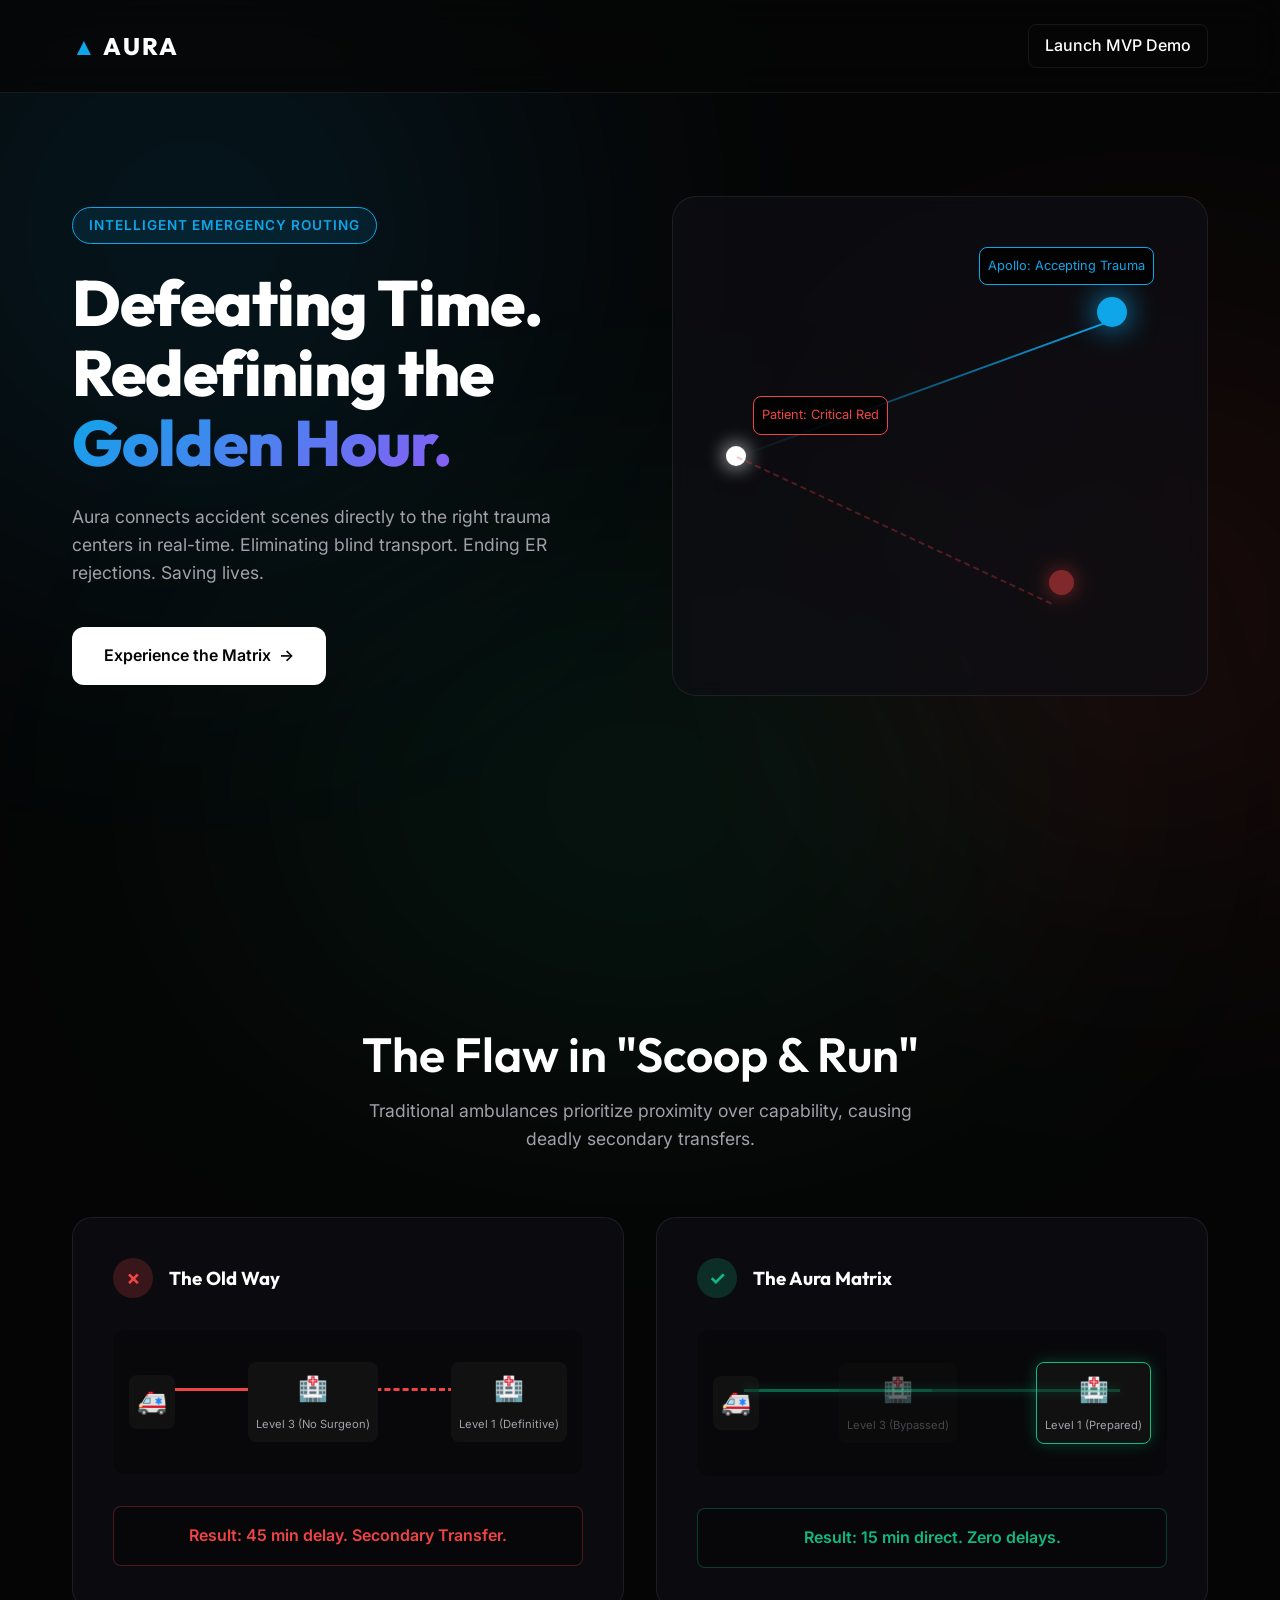
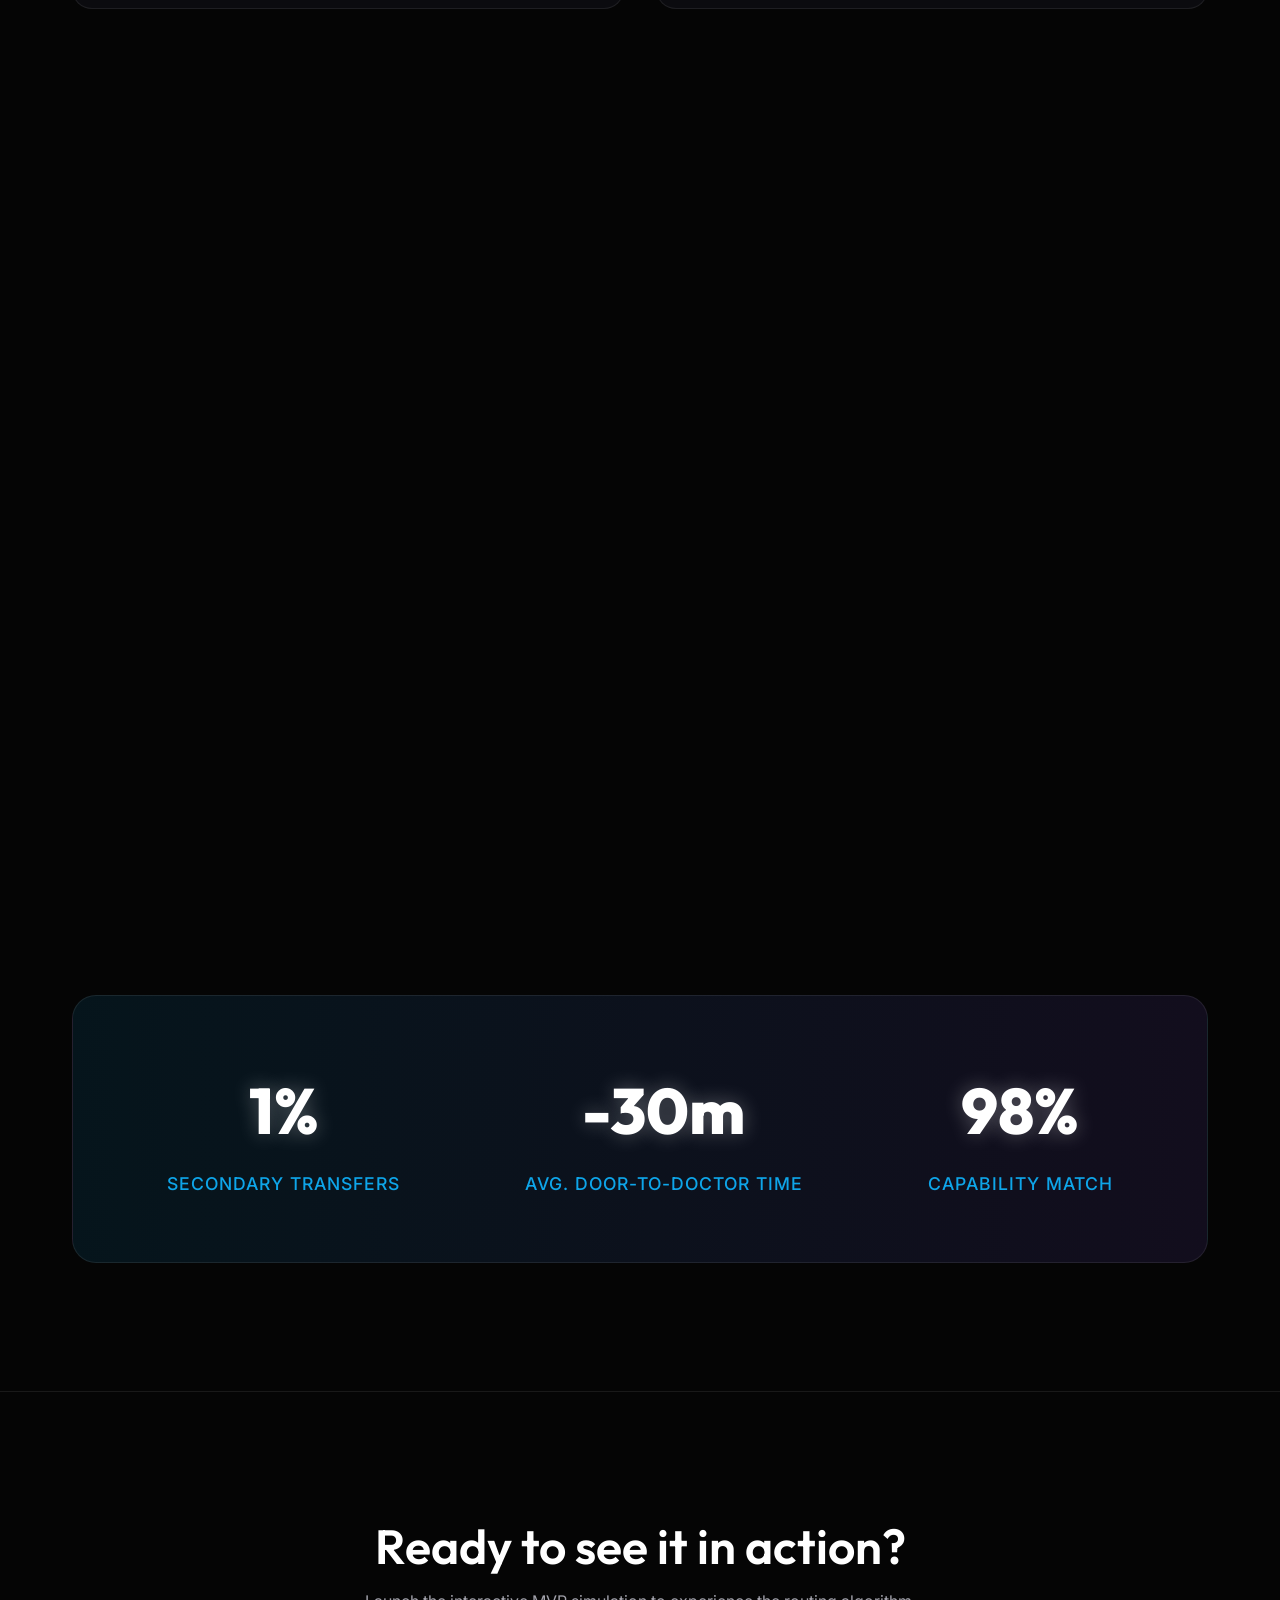
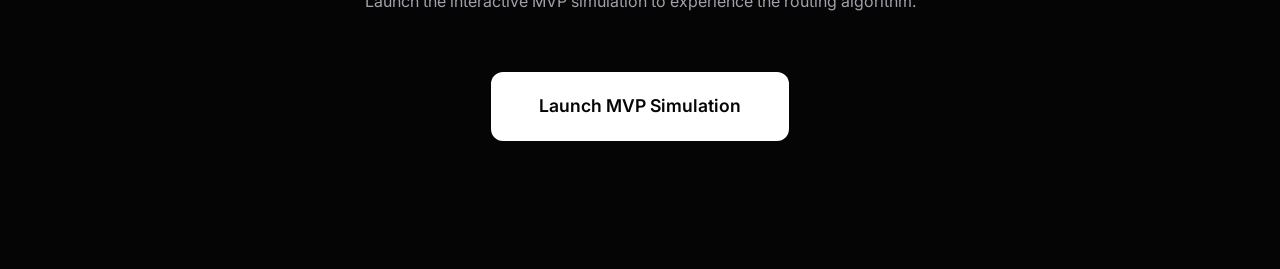
==== landing.html @ a3e1bc97 "Add files via upload" ====
<!DOCTYPE html>
<html lang="en">
<head>
    <meta charset="UTF-8">
    <meta name="viewport" content="width=device-width, initial-scale=1.0">
    <title>Aura | Redefining the Golden Hour</title>
    <link href="https://fonts.googleapis.com/css2?family=Outfit:wght@300;400;600;800&family=Inter:wght@400;500&display=swap" rel="stylesheet">
    <link rel="stylesheet" href="landing-style.css">
</head>
<body>
    <!-- Background Effects -->
    <div class="bg-orb orb-1"></div>
    <div class="bg-orb orb-2"></div>
    <div class="bg-orb orb-3"></div>

    <!-- Navigation -->
    <nav>
        <div class="nav-container">
            <div class="logo">
                <span class="logo-icon">▲</span> AURA
            </div>
            <a href="index.html" class="nav-cta">Launch MVP Demo</a>
        </div>
    </nav>

    <!-- Hero Section -->
    <section class="hero section-padding">
        <div class="container hero-container">
            <div class="hero-content reveal">
                <div class="badge">Intelligent Emergency Routing</div>
                <h1>Defeating Time.<br>Redefining the <span class="highlight-text">Golden Hour.</span></h1>
                <p>Aura connects accident scenes directly to the right trauma centers in real-time. Eliminating blind transport. Ending ER rejections. Saving lives.</p>
                <div class="hero-actions">
                    <a href="index.html" class="btn btn-primary">
                        Experience the Matrix <span class="arrow">→</span>
                    </a>
                </div>
            </div>
            
            <!-- Highly visual, abstract network graphic -->
            <div class="hero-visual reveal delay-1">
                <div class="abstract-network">
                    <div class="node origin pulsing"></div>
                    <div class="path active-path"></div>
                    <div class="node dest-right glowing"></div>
                    
                    <div class="path broken-path"></div>
                    <div class="node dest-wrong rejected"></div>
                    
                    <div class="floating-data-1">Patient: Critical Red</div>
                    <div class="floating-data-2">Apollo: Accepting Trauma</div>
                </div>
            </div>
        </div>
    </section>

    <!-- Problem vs Solution (Visual Contrast) -->
    <section class="contrast section-padding">
        <div class="container">
            <div class="section-header reveal">
                <h2>The Flaw in "Scoop & Run"</h2>
                <p>Traditional ambulances prioritize proximity over capability, causing deadly secondary transfers.</p>
            </div>
            
            <div class="comparison-grid">
                <!-- The Old Way -->
                <div class="compare-card old-way reveal">
                    <div class="card-header">
                        <span class="status-icon red">✗</span>
                        <h3>The Old Way</h3>
                    </div>
                    <div class="visual-diagram">
                        <div class="d-node ambul">🚑</div>
                        <div class="d-line red-line"></div>
                        <div class="d-node hosp">🏥<br><span>Level 3 (No Surgeon)</span></div>
                        <div class="d-line red-line dashed"></div>
                        <div class="d-node hosp">🏥<br><span>Level 1 (Definitive)</span></div>
                    </div>
                    <div class="outcome red-text">Result: 45 min delay. Secondary Transfer.</div>
                </div>

                <!-- The Aura Way -->
                <div class="compare-card aura-way reveal delay-1">
                    <div class="card-header">
                        <span class="status-icon green">✓</span>
                        <h3>The Aura Matrix</h3>
                    </div>
                    <div class="visual-diagram">
                        <div class="d-node ambul">🚑</div>
                        <div class="d-line green-line"></div>
                        <div class="d-node hosp bypassed" style="opacity:0.4">🏥<br><span>Level 3 (Bypassed)</span></div>
                        <div class="d-line green-line direct"></div>
                        <div class="d-node hosp glowing">🏥<br><span>Level 1 (Prepared)</span></div>
                    </div>
                    <div class="outcome green-text">Result: 15 min direct. Zero delays.</div>
                </div>
            </div>
        </div>
    </section>

    <!-- How It Works (3 Steps) -->
    <section class="process section-padding">
        <div class="container">
            <div class="section-header reveal">
                <h2>How It Works</h2>
                <p>Three steps to definitive care.</p>
            </div>
            
            <div class="steps-grid">
                <!-- Step 1 -->
                <div class="step-card reveal">
                    <div class="step-num">01</div>
                    <div class="step-icon">📱</div>
                    <h3>Field Triage</h3>
                    <p>Paramedics input a 3-button severity score at the scene. No complex forms.</p>
                </div>
                
                <!-- Step 2 -->
                <div class="step-card reveal delay-1">
                    <div class="step-num">02</div>
                    <div class="step-icon">🧠</div>
                    <h3>Algorithmic Routing</h3>
                    <p>Aura calculates live traffic + hospital trauma tier + real-time bed availability to find the true optimal destination.</p>
                </div>
                
                <!-- Step 3 -->
                <div class="step-card reveal delay-2">
                    <div class="step-num">03</div>
                    <div class="step-icon">⚡</div>
                    <h3>Definitive Handover</h3>
                    <p>The receiving ER gets a live pre-alert, allowing surgeons to scrub in before the ambulance arrives.</p>
                </div>
            </div>
        </div>
    </section>

    <!-- Impact Metrics -->
    <section class="metrics section-padding">
        <div class="container">
            <div class="metrics-grid reveal">
                <div class="metric-item">
                    <div class="metric-value">0%</div>
                    <div class="metric-label">Secondary Transfers</div>
                </div>
                <div class="metric-item">
                    <div class="metric-value">-30m</div>
                    <div class="metric-label">Avg. Door-to-Doctor Time</div>
                </div>
                <div class="metric-item">
                    <div class="metric-value">100%</div>
                    <div class="metric-label">Capability Match</div>
                </div>
            </div>
        </div>
    </section>

    <!-- Footer CTA -->
    <footer class="section-padding">
        <div class="container footer-content reveal">
            <h2>Ready to see it in action?</h2>
            <p>Launch the interactive MVP simulation to experience the routing algorithm.</p>
            <br>
            <a href="index.html" class="btn btn-primary btn-large">Launch MVP Simulation</a>
        </div>
    </footer>

    <script src="landing.js"></script>
</body>
</html>
---- landing-style.css ----
:root {
    --bg-dark: #050505;
    --bg-panel: rgba(15, 15, 20, 0.7);
    --border-glass: rgba(255, 255, 255, 0.08);
    --text-primary: #ffffff;
    --text-secondary: #a1a1aa;
    
    --neon-blue: #0ea5e9;
    --neon-blue-glow: rgba(14, 165, 233, 0.3);
    --neon-green: #10b981;
    --neon-green-glow: rgba(16, 185, 129, 0.3);
    --neon-red: #ef4444;
    --neon-red-glow: rgba(239, 68, 68, 0.3);
    
    --font-heading: 'Outfit', sans-serif;
    --font-body: 'Inter', sans-serif;
}

* {
    margin: 0;
    padding: 0;
    box-sizing: border-box;
}

body {
    background-color: var(--bg-dark);
    color: var(--text-primary);
    font-family: var(--font-body);
    line-height: 1.6;
    overflow-x: hidden;
}

/* Background Orbs */
.bg-orb {
    position: absolute;
    border-radius: 50%;
    filter: blur(150px);
    z-index: -1;
    opacity: 0.4;
}
.orb-1 { top: -10%; left: -10%; width: 50vw; height: 50vw; background: var(--neon-blue-glow); }
.orb-2 { top: 40%; right: -10%; width: 40vw; height: 40vw; background: var(--neon-red-glow); }
.orb-3 { bottom: -10%; left: 20%; width: 60vw; height: 30vw; background: var(--neon-green-glow); }

.container {
    max-width: 1200px;
    margin: 0 auto;
    padding: 0 2rem;
}

.section-padding {
    padding: 8rem 0;
}

/* Navigation */
nav {
    position: fixed;
    top: 0; width: 100%;
    padding: 1.5rem 0;
    background: rgba(5, 5, 5, 0.8);
    backdrop-filter: blur(20px);
    -webkit-backdrop-filter: blur(20px);
    border-bottom: 1px solid var(--border-glass);
    z-index: 100;
}
.nav-container {
    max-width: 1200px; margin: 0 auto; padding: 0 2rem;
    display: flex; justify-content: space-between; align-items: center;
}
.logo {
    font-family: var(--font-heading); font-size: 1.5rem; font-weight: 800; letter-spacing: 2px;
}
.logo-icon { color: var(--neon-blue); }
.nav-cta {
    color: var(--text-primary); text-decoration: none; font-weight: 500;
    border: 1px solid var(--border-glass); padding: 0.5rem 1rem; border-radius: 8px;
    transition: all 0.3s;
}
.nav-cta:hover { background: rgba(255,255,255,0.1); }

/* Typography */
h1, h2, h3 { font-family: var(--font-heading); line-height: 1.1; }
h1 { font-size: clamp(3rem, 5vw, 5.5rem); font-weight: 800; margin-bottom: 1.5rem; letter-spacing: -1px; }
h2 { font-size: clamp(2rem, 4vw, 3rem); font-weight: 600; margin-bottom: 1rem; }
.highlight-text {
    background: linear-gradient(135deg, var(--neon-blue), #8b5cf6);
    -webkit-background-clip: text;
    -webkit-text-fill-color: transparent;
}
.badge {
    display: inline-block; padding: 0.4rem 1rem; border-radius: 20px;
    background: rgba(14, 165, 233, 0.1); border: 1px solid var(--neon-blue);
    color: var(--neon-blue); font-size: 0.85rem; font-weight: 600; text-transform: uppercase; letter-spacing: 1px;
    margin-bottom: 1.5rem;
}

/* Buttons */
.btn {
    display: inline-flex; align-items: center; gap: 0.5rem;
    padding: 1rem 2rem; border-radius: 12px; font-weight: 600;
    text-decoration: none; transition: all 0.3s; cursor: pointer;
}
.btn-primary {
    background: var(--text-primary); color: var(--bg-dark);
}
.btn-primary:hover {
    transform: translateY(-2px); box-shadow: 0 10px 20px rgba(255,255,255,0.2);
}
.btn-large { padding: 1.25rem 3rem; font-size: 1.1rem; }
.arrow { transition: transform 0.3s; }
.btn:hover .arrow { transform: translateX(5px); }

/* Hero Section */
.hero { min-height: 100vh; display: flex; align-items: center; padding-top: 120px; }
.hero-container {
    display: grid; grid-template-columns: 1fr 1fr; gap: 4rem; align-items: center;
}
.hero p { color: var(--text-secondary); font-size: 1.1rem; margin-bottom: 2.5rem; max-width: 500px; }

/* Abstract Hero Visual (CSS Art) */
.abstract-network {
    position: relative; width: 100%; height: 500px;
    background: var(--bg-panel); border: 1px solid var(--border-glass);
    border-radius: 24px; backdrop-filter: blur(10px);
    overflow: hidden;
}
.node { position: absolute; border-radius: 50%; }
.origin { top: 50%; left: 10%; width: 20px; height: 20px; background: white; box-shadow: 0 0 20px white; }
.dest-right { top: 20%; right: 15%; width: 30px; height: 30px; background: var(--neon-blue); box-shadow: 0 0 30px var(--neon-blue); }
.dest-wrong { bottom: 20%; right: 25%; width: 25px; height: 25px; background: var(--neon-red); box-shadow: 0 0 20px var(--neon-red); opacity: 0.5; }

.path { position: absolute; height: 2px; transform-origin: left center; }
.active-path {
    top: 52%; left: 12%; width: 75%; background: linear-gradient(90deg, transparent, var(--neon-blue));
    transform: rotate(-20deg); animation: pulse-path 2s infinite;
}
.broken-path {
    top: 52%; left: 12%; width: 65%; background: linear-gradient(90deg, transparent, var(--neon-red));
    transform: rotate(25deg); opacity: 0.3; border-bottom: 2px dashed var(--neon-red); background: none;
}

.floating-data-1 { position: absolute; top: 40%; left: 15%; background: rgba(0,0,0,0.8); padding: 0.5rem; border-radius: 8px; border: 1px solid var(--neon-red); font-size: 0.8rem; color: var(--neon-red); }
.floating-data-2 { position: absolute; top: 10%; right: 10%; background: rgba(0,0,0,0.8); padding: 0.5rem; border-radius: 8px; border: 1px solid var(--neon-blue); font-size: 0.8rem; color: var(--neon-blue); }

@keyframes pulse-path { 0% { opacity: 0.5; } 50% { opacity: 1; box-shadow: 0 0 10px var(--neon-blue); } 100% { opacity: 0.5; } }

/* Section Headers */
.section-header { text-align: center; margin-bottom: 4rem; max-width: 600px; margin-inline: auto; }
.section-header p { color: var(--text-secondary); font-size: 1.1rem; }

/* Contrast Section */
.comparison-grid { display: grid; grid-template-columns: 1fr 1fr; gap: 2rem; }
.compare-card {
    background: var(--bg-panel); border: 1px solid var(--border-glass);
    border-radius: 20px; padding: 2.5rem;
}
.card-header { display: flex; align-items: center; gap: 1rem; margin-bottom: 2rem; }
.status-icon {
    width: 40px; height: 40px; border-radius: 50%; display: flex; align-items: center; justify-content: center; font-size: 1.2rem; font-weight: bold;
}
.status-icon.red { background: rgba(239, 68, 68, 0.2); color: var(--neon-red); }
.status-icon.green { background: rgba(16, 185, 129, 0.2); color: var(--neon-green); }

/* Diagram */
.visual-diagram {
    display: flex; align-items: center; justify-content: space-between;
    background: rgba(0,0,0,0.3); padding: 2rem 1rem; border-radius: 12px; margin-bottom: 2rem; position: relative;
}
.d-node { text-align: center; font-size: 1.5rem; z-index: 2; background: #111; padding: 0.5rem; border-radius: 8px; }
.d-node span { display: block; font-size: 0.7rem; color: var(--text-secondary); margin-top: 0.5rem; }
.d-line { position: absolute; height: 3px; z-index: 1; }
.red-line { background: var(--neon-red); width: 40%; left: 10%; top: 40%; }
.red-line.dashed { background: transparent; border-top: 3px dashed var(--neon-red); left: 50%; width: 40%; }
.green-line { background: var(--neon-green); width: 40%; left: 10%; top: 40%; opacity: 0.3; }
.green-line.direct { background: var(--neon-green); width: 80%; left: 10%; box-shadow: 0 0 10px var(--neon-green); z-index: 3; }
.hosp.glowing { border: 1px solid var(--neon-green); box-shadow: 0 0 15px var(--neon-green-glow); }

.outcome { font-weight: 600; text-align: center; padding: 1rem; border-radius: 8px; background: rgba(0,0,0,0.3); }
.red-text { color: var(--neon-red); border: 1px solid rgba(239, 68, 68, 0.3); }
.green-text { color: var(--neon-green); border: 1px solid rgba(16, 185, 129, 0.3); }

/* Steps Section */
.steps-grid { display: grid; grid-template-columns: repeat(3, 1fr); gap: 2rem; }
.step-card {
    background: var(--bg-panel); border: 1px solid var(--border-glass);
    padding: 2.5rem; border-radius: 20px; position: relative;
    transition: transform 0.3s;
}
.step-card:hover { transform: translateY(-10px); border-color: rgba(255,255,255,0.2); }
.step-num { position: absolute; top: 1rem; right: 1.5rem; font-size: 3rem; font-weight: 800; color: rgba(255,255,255,0.05); }
.step-icon { font-size: 2.5rem; margin-bottom: 1.5rem; display: inline-block; padding: 1rem; background: rgba(255,255,255,0.05); border-radius: 16px; }
.step-card h3 { margin-bottom: 1rem; font-size: 1.25rem; }
.step-card p { color: var(--text-secondary); font-size: 0.95rem; }

/* Metrics */
.metrics-grid {
    display: flex; justify-content: space-around;
    background: linear-gradient(90deg, rgba(14, 165, 233, 0.1), rgba(139, 92, 246, 0.1));
    border: 1px solid var(--border-glass); border-radius: 24px; padding: 4rem 2rem;
}
.metric-item { text-align: center; }
.metric-value { font-size: clamp(3rem, 5vw, 4rem); font-weight: 800; font-family: var(--font-heading); margin-bottom: 0.5rem; color: white; text-shadow: 0 0 20px rgba(255,255,255,0.3); }
.metric-label { color: var(--neon-blue); font-weight: 500; font-size: 1.1rem; text-transform: uppercase; letter-spacing: 1px; }

/* Footer */
footer { text-align: center; border-top: 1px solid var(--border-glass); }
footer h2 { margin-bottom: 1rem; }
footer p { color: var(--text-secondary); margin-bottom: 2rem; }

/* Animation Classes */
.reveal { opacity: 0; transform: translateY(30px); transition: all 0.8s ease-out; }
.reveal.active { opacity: 1; transform: translateY(0); }
.delay-1 { transition-delay: 0.2s; }
.delay-2 { transition-delay: 0.4s; }

/* Mobile */
@media (max-width: 900px) {
    .hero-container { grid-template-columns: 1fr; text-align: center; }
    .hero p { margin: 0 auto 2.5rem auto; }
    .comparison-grid { grid-template-columns: 1fr; }
    .steps-grid { grid-template-columns: 1fr; }
    .metrics-grid { flex-direction: column; gap: 3rem; }
}
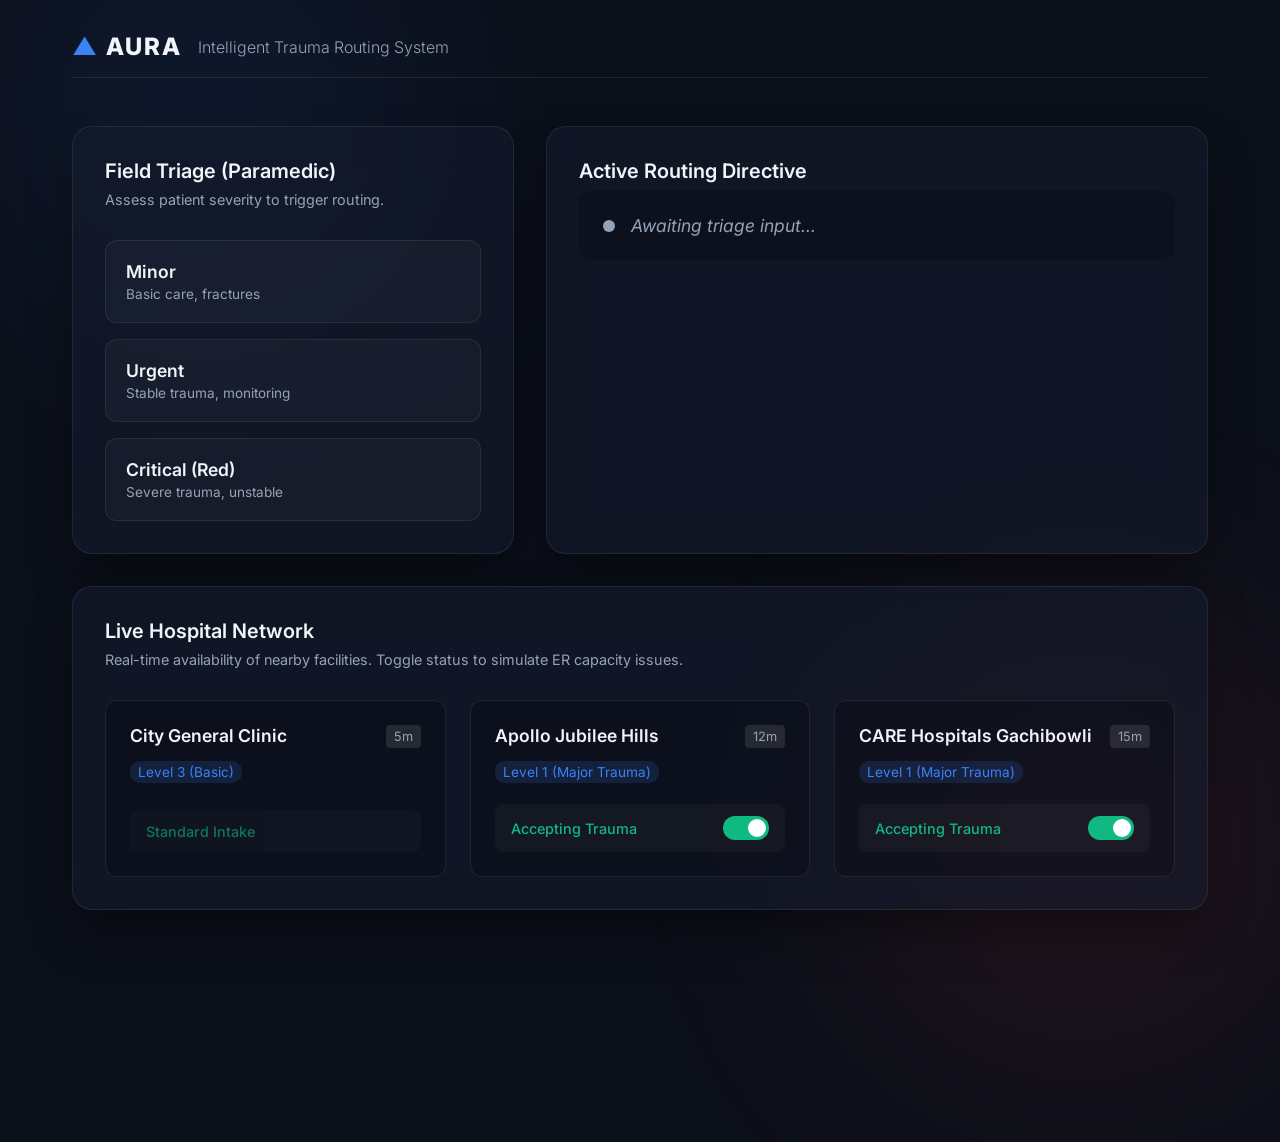
==== commit 8e6ecdb5: "Add files via upload" ====
--- a/landing.html
+++ b/landing.html
@@ -3,167 +3,83 @@
 <head>
     <meta charset="UTF-8">
     <meta name="viewport" content="width=device-width, initial-scale=1.0">
-    <title>Aura | Redefining the Golden Hour</title>
-    <link href="https://fonts.googleapis.com/css2?family=Outfit:wght@300;400;600;800&family=Inter:wght@400;500&display=swap" rel="stylesheet">
-    <link rel="stylesheet" href="landing-style.css">
+    <title>Aura | Emergency Routing MVP</title>
+    <link href="https://fonts.googleapis.com/css2?family=Inter:wght@300;400;600;800&display=swap" rel="stylesheet">
+    <link rel="stylesheet" href="style.css">
 </head>
 <body>
-    <!-- Background Effects -->
-    <div class="bg-orb orb-1"></div>
-    <div class="bg-orb orb-2"></div>
-    <div class="bg-orb orb-3"></div>
+    <div class="background-glow glow-1"></div>
+    <div class="background-glow glow-2"></div>
 
-    <!-- Navigation -->
-    <nav>
-        <div class="nav-container">
+    <div class="container">
+        <header>
             <div class="logo">
                 <span class="logo-icon">▲</span> AURA
             </div>
-            <a href="index.html" class="nav-cta">Launch MVP Demo</a>
-        </div>
-    </nav>
+            <div class="header-subtitle">Intelligent Trauma Routing System</div>
+        </header>
 
-    <!-- Hero Section -->
-    <section class="hero section-padding">
-        <div class="container hero-container">
-            <div class="hero-content reveal">
-                <div class="badge">Intelligent Emergency Routing</div>
-                <h1>Defeating Time.<br>Redefining the <span class="highlight-text">Golden Hour.</span></h1>
-                <p>Aura connects accident scenes directly to the right trauma centers in real-time. Eliminating blind transport. Ending ER rejections. Saving lives.</p>
-                <div class="hero-actions">
-                    <a href="index.html" class="btn btn-primary">
-                        Experience the Matrix <span class="arrow">→</span>
-                    </a>
+        <main class="dashboard-grid">
+            <!-- Left: Paramedic Controls -->
+            <section class="panel paramedic-panel">
+                <h2>Field Triage (Paramedic)</h2>
+                <p class="panel-desc">Assess patient severity to trigger routing.</p>
+                
+                <div class="triage-options">
+                    <button class="triage-btn green" data-level="green">
+                        <div class="triage-title">Minor</div>
+                        <div class="triage-sub">Basic care, fractures</div>
+                    </button>
+                    <button class="triage-btn yellow" data-level="yellow">
+                        <div class="triage-title">Urgent</div>
+                        <div class="triage-sub">Stable trauma, monitoring</div>
+                    </button>
+                    <button class="triage-btn red" data-level="red">
+                        <div class="triage-title">Critical (Red)</div>
+                        <div class="triage-sub">Severe trauma, unstable</div>
+                    </button>
                 </div>
-            </div>
-            
-            <!-- Highly visual, abstract network graphic -->
-            <div class="hero-visual reveal delay-1">
-                <div class="abstract-network">
-                    <div class="node origin pulsing"></div>
-                    <div class="path active-path"></div>
-                    <div class="node dest-right glowing"></div>
-                    
-                    <div class="path broken-path"></div>
-                    <div class="node dest-wrong rejected"></div>
-                    
-                    <div class="floating-data-1">Patient: Critical Red</div>
-                    <div class="floating-data-2">Apollo: Accepting Trauma</div>
-                </div>
-            </div>
-        </div>
-    </section>
+            </section>
 
-    <!-- Problem vs Solution (Visual Contrast) -->
-    <section class="contrast section-padding">
-        <div class="container">
-            <div class="section-header reveal">
-                <h2>The Flaw in "Scoop & Run"</h2>
-                <p>Traditional ambulances prioritize proximity over capability, causing deadly secondary transfers.</p>
-            </div>
-            
-            <div class="comparison-grid">
-                <!-- The Old Way -->
-                <div class="compare-card old-way reveal">
-                    <div class="card-header">
-                        <span class="status-icon red">✗</span>
-                        <h3>The Old Way</h3>
-                    </div>
-                    <div class="visual-diagram">
-                        <div class="d-node ambul">🚑</div>
-                        <div class="d-line red-line"></div>
-                        <div class="d-node hosp">🏥<br><span>Level 3 (No Surgeon)</span></div>
-                        <div class="d-line red-line dashed"></div>
-                        <div class="d-node hosp">🏥<br><span>Level 1 (Definitive)</span></div>
-                    </div>
-                    <div class="outcome red-text">Result: 45 min delay. Secondary Transfer.</div>
-                </div>
-
-                <!-- The Aura Way -->
-                <div class="compare-card aura-way reveal delay-1">
-                    <div class="card-header">
-                        <span class="status-icon green">✓</span>
-                        <h3>The Aura Matrix</h3>
-                    </div>
-                    <div class="visual-diagram">
-                        <div class="d-node ambul">🚑</div>
-                        <div class="d-line green-line"></div>
-                        <div class="d-node hosp bypassed" style="opacity:0.4">🏥<br><span>Level 3 (Bypassed)</span></div>
-                        <div class="d-line green-line direct"></div>
-                        <div class="d-node hosp glowing">🏥<br><span>Level 1 (Prepared)</span></div>
-                    </div>
-                    <div class="outcome green-text">Result: 15 min direct. Zero delays.</div>
-                </div>
-            </div>
-        </div>
-    </section>
-
-    <!-- How It Works (3 Steps) -->
-    <section class="process section-padding">
-        <div class="container">
-            <div class="section-header reveal">
-                <h2>How It Works</h2>
-                <p>Three steps to definitive care.</p>
-            </div>
-            
-            <div class="steps-grid">
-                <!-- Step 1 -->
-                <div class="step-card reveal">
-                    <div class="step-num">01</div>
-                    <div class="step-icon">📱</div>
-                    <h3>Field Triage</h3>
-                    <p>Paramedics input a 3-button severity score at the scene. No complex forms.</p>
+            <!-- Center/Right: Routing Engine Output -->
+            <section class="panel routing-panel">
+                <h2>Active Routing Directive</h2>
+                <div id="routing-result" class="routing-result empty">
+                    <div class="pulsing-dot"></div>
+                    <span>Awaiting triage input...</span>
                 </div>
                 
-                <!-- Step 2 -->
-                <div class="step-card reveal delay-1">
-                    <div class="step-num">02</div>
-                    <div class="step-icon">🧠</div>
-                    <h3>Algorithmic Routing</h3>
-                    <p>Aura calculates live traffic + hospital trauma tier + real-time bed availability to find the true optimal destination.</p>
+                <div id="routing-details" class="routing-details hidden">
+                    <div class="detail-row highlight">
+                        <span class="label">Destination:</span>
+                        <span id="dest-name" class="value dest-name">--</span>
+                    </div>
+                    <div class="detail-row">
+                        <span class="label">Est. Time:</span>
+                        <span id="dest-eta" class="value">--</span>
+                    </div>
+                    <div class="detail-row">
+                        <span class="label">Capability:</span>
+                        <span id="dest-tier" class="value">--</span>
+                    </div>
+                    <div class="bypass-alert hidden" id="bypass-alert">
+                        ⚠️ <span id="bypass-reason"></span>
+                    </div>
                 </div>
+            </section>
+
+            <!-- Bottom: Hospital Network State -->
+            <section class="panel hospital-panel">
+                <h2>Live Hospital Network</h2>
+                <p class="panel-desc">Real-time availability of nearby facilities. Toggle status to simulate ER capacity issues.</p>
                 
-                <!-- Step 3 -->
-                <div class="step-card reveal delay-2">
-                    <div class="step-num">03</div>
-                    <div class="step-icon">⚡</div>
-                    <h3>Definitive Handover</h3>
-                    <p>The receiving ER gets a live pre-alert, allowing surgeons to scrub in before the ambulance arrives.</p>
+                <div class="hospital-list" id="hospital-list">
+                    <!-- Populated by JS -->
                 </div>
-            </div>
-        </div>
-    </section>
+            </section>
+        </main>
+    </div>
 
-    <!-- Impact Metrics -->
-    <section class="metrics section-padding">
-        <div class="container">
-            <div class="metrics-grid reveal">
-                <div class="metric-item">
-                    <div class="metric-value">0%</div>
-                    <div class="metric-label">Secondary Transfers</div>
-                </div>
-                <div class="metric-item">
-                    <div class="metric-value">-30m</div>
-                    <div class="metric-label">Avg. Door-to-Doctor Time</div>
-                </div>
-                <div class="metric-item">
-                    <div class="metric-value">100%</div>
-                    <div class="metric-label">Capability Match</div>
-                </div>
-            </div>
-        </div>
-    </section>
-
-    <!-- Footer CTA -->
-    <footer class="section-padding">
-        <div class="container footer-content reveal">
-            <h2>Ready to see it in action?</h2>
-            <p>Launch the interactive MVP simulation to experience the routing algorithm.</p>
-            <br>
-            <a href="index.html" class="btn btn-primary btn-large">Launch MVP Simulation</a>
-        </div>
-    </footer>
-
-    <script src="landing.js"></script>
+    <script src="app.js"></script>
 </body>
 </html>
--- a/style.css
+++ b/style.css
@@ -0,0 +1,386 @@
+:root {
+    --bg-color: #0b0f19;
+    --panel-bg: rgba(20, 27, 45, 0.6);
+    --panel-border: rgba(255, 255, 255, 0.08);
+    --text-main: #f1f5f9;
+    --text-muted: #94a3b8;
+    
+    --color-green: #10b981;
+    --color-green-glow: rgba(16, 185, 129, 0.4);
+    --color-yellow: #f59e0b;
+    --color-yellow-glow: rgba(245, 158, 11, 0.4);
+    --color-red: #ef4444;
+    --color-red-glow: rgba(239, 68, 68, 0.4);
+    --color-accent: #3b82f6;
+    --color-accent-glow: rgba(59, 130, 246, 0.3);
+}
+
+* {
+    margin: 0;
+    padding: 0;
+    box-sizing: border-box;
+    font-family: 'Inter', sans-serif;
+}
+
+body {
+    background-color: var(--bg-color);
+    color: var(--text-main);
+    min-height: 100vh;
+    overflow-x: hidden;
+    position: relative;
+}
+
+/* Background Effects */
+.background-glow {
+    position: absolute;
+    width: 600px;
+    height: 600px;
+    border-radius: 50%;
+    filter: blur(120px);
+    z-index: -1;
+    opacity: 0.5;
+}
+
+.glow-1 {
+    top: -200px;
+    left: -100px;
+    background: radial-gradient(circle, var(--color-accent-glow), transparent 70%);
+}
+
+.glow-2 {
+    bottom: -200px;
+    right: -100px;
+    background: radial-gradient(circle, var(--color-red-glow), transparent 70%);
+}
+
+.container {
+    max-width: 1200px;
+    margin: 0 auto;
+    padding: 2rem;
+}
+
+header {
+    display: flex;
+    align-items: center;
+    gap: 1rem;
+    margin-bottom: 3rem;
+    padding-bottom: 1rem;
+    border-bottom: 1px solid var(--panel-border);
+}
+
+.logo {
+    font-size: 1.5rem;
+    font-weight: 800;
+    letter-spacing: 2px;
+}
+
+.logo-icon {
+    color: var(--color-accent);
+}
+
+.header-subtitle {
+    color: var(--text-muted);
+    font-weight: 300;
+}
+
+.dashboard-grid {
+    display: grid;
+    grid-template-columns: 1fr 1.5fr;
+    grid-template-rows: auto auto;
+    gap: 2rem;
+}
+
+/* Panels */
+.panel {
+    background: var(--panel-bg);
+    border: 1px solid var(--panel-border);
+    border-radius: 20px;
+    padding: 2rem;
+    backdrop-filter: blur(20px);
+    -webkit-backdrop-filter: blur(20px);
+    box-shadow: 0 25px 50px -12px rgba(0, 0, 0, 0.5);
+}
+
+.hospital-panel {
+    grid-column: 1 / -1;
+}
+
+h2 {
+    font-size: 1.25rem;
+    font-weight: 600;
+    margin-bottom: 0.5rem;
+}
+
+.panel-desc {
+    color: var(--text-muted);
+    font-size: 0.9rem;
+    margin-bottom: 2rem;
+}
+
+/* Triage Buttons */
+.triage-options {
+    display: flex;
+    flex-direction: column;
+    gap: 1rem;
+}
+
+.triage-btn {
+    background: rgba(255, 255, 255, 0.03);
+    border: 1px solid var(--panel-border);
+    border-radius: 12px;
+    padding: 1.25rem;
+    text-align: left;
+    cursor: pointer;
+    transition: all 0.3s ease;
+    color: var(--text-main);
+    position: relative;
+    overflow: hidden;
+}
+
+.triage-btn::before {
+    content: '';
+    position: absolute;
+    left: 0;
+    top: 0;
+    bottom: 0;
+    width: 4px;
+    background: transparent;
+    transition: all 0.3s ease;
+}
+
+.triage-btn:hover {
+    background: rgba(255, 255, 255, 0.08);
+    transform: translateY(-2px);
+}
+
+.triage-btn.green:hover::before, .triage-btn.green.active::before { background: var(--color-green); }
+.triage-btn.yellow:hover::before, .triage-btn.yellow.active::before { background: var(--color-yellow); }
+.triage-btn.red:hover::before, .triage-btn.red.active::before { background: var(--color-red); }
+
+.triage-btn.active.green { background: var(--color-green-glow); border-color: var(--color-green); }
+.triage-btn.active.yellow { background: var(--color-yellow-glow); border-color: var(--color-yellow); }
+.triage-btn.active.red { background: var(--color-red-glow); border-color: var(--color-red); }
+
+.triage-title {
+    font-weight: 600;
+    font-size: 1.1rem;
+    margin-bottom: 0.25rem;
+}
+
+.triage-sub {
+    font-size: 0.85rem;
+    color: var(--text-muted);
+}
+
+/* Routing Result */
+.routing-panel {
+    display: flex;
+    flex-direction: column;
+}
+
+.routing-result {
+    display: flex;
+    align-items: center;
+    gap: 1rem;
+    padding: 1.5rem;
+    background: rgba(0,0,0,0.2);
+    border-radius: 12px;
+    margin-bottom: 2rem;
+    font-size: 1.1rem;
+}
+
+.routing-result.empty {
+    color: var(--text-muted);
+    font-style: italic;
+}
+
+.routing-result.active {
+    background: rgba(59, 130, 246, 0.1);
+    border: 1px solid var(--color-accent);
+}
+
+.pulsing-dot {
+    width: 12px;
+    height: 12px;
+    border-radius: 50%;
+    background: var(--text-muted);
+}
+
+.routing-result.active .pulsing-dot {
+    background: var(--color-accent);
+    box-shadow: 0 0 10px var(--color-accent);
+    animation: pulse 2s infinite;
+}
+
+@keyframes pulse {
+    0% { box-shadow: 0 0 0 0 var(--color-accent-glow); }
+    70% { box-shadow: 0 0 0 10px transparent; }
+    100% { box-shadow: 0 0 0 0 transparent; }
+}
+
+.routing-details {
+    background: rgba(255,255,255,0.02);
+    border-radius: 12px;
+    padding: 1.5rem;
+}
+
+.hidden {
+    display: none;
+}
+
+.detail-row {
+    display: flex;
+    justify-content: space-between;
+    margin-bottom: 1rem;
+    padding-bottom: 1rem;
+    border-bottom: 1px solid var(--panel-border);
+}
+
+.detail-row:last-child {
+    border-bottom: none;
+    margin-bottom: 0;
+    padding-bottom: 0;
+}
+
+.detail-row.highlight .value {
+    color: var(--color-accent);
+    font-weight: 600;
+    font-size: 1.2rem;
+}
+
+.label { color: var(--text-muted); }
+.value { color: var(--text-main); font-weight: 500; }
+
+.bypass-alert {
+    margin-top: 1.5rem;
+    padding: 1rem;
+    background: var(--color-red-glow);
+    border-left: 4px solid var(--color-red);
+    border-radius: 4px;
+    font-size: 0.9rem;
+    line-height: 1.4;
+}
+
+/* Hospital List */
+.hospital-list {
+    display: grid;
+    grid-template-columns: repeat(auto-fit, minmax(300px, 1fr));
+    gap: 1.5rem;
+}
+
+.hospital-card {
+    background: rgba(0,0,0,0.2);
+    border: 1px solid var(--panel-border);
+    border-radius: 12px;
+    padding: 1.5rem;
+    display: flex;
+    flex-direction: column;
+    justify-content: space-between;
+    transition: all 0.3s ease;
+}
+
+.hospital-card.active-route {
+    border-color: var(--color-accent);
+    box-shadow: 0 0 20px var(--color-accent-glow);
+    transform: scale(1.02);
+}
+
+.hosp-header {
+    display: flex;
+    justify-content: space-between;
+    align-items: flex-start;
+    margin-bottom: 1rem;
+}
+
+.hosp-name {
+    font-weight: 600;
+    font-size: 1.1rem;
+}
+
+.hosp-eta {
+    background: rgba(255,255,255,0.1);
+    padding: 0.25rem 0.5rem;
+    border-radius: 4px;
+    font-size: 0.8rem;
+    color: var(--text-muted);
+}
+
+.hosp-tier {
+    font-size: 0.85rem;
+    color: var(--color-accent);
+    margin-bottom: 1.5rem;
+}
+
+.hosp-tier span {
+    background: rgba(59, 130, 246, 0.15);
+    padding: 0.2rem 0.5rem;
+    border-radius: 10px;
+}
+
+/* Status Toggle */
+.status-control {
+    display: flex;
+    align-items: center;
+    justify-content: space-between;
+    background: rgba(255,255,255,0.03);
+    padding: 0.75rem 1rem;
+    border-radius: 8px;
+}
+
+.status-label {
+    font-size: 0.9rem;
+    font-weight: 500;
+}
+
+.status-label.accepting { color: var(--color-green); }
+.status-label.divert { color: var(--color-red); }
+
+/* Switch UI */
+.switch {
+    position: relative;
+    display: inline-block;
+    width: 46px;
+    height: 24px;
+}
+
+.switch input { 
+    opacity: 0;
+    width: 0;
+    height: 0;
+}
+
+.slider {
+    position: absolute;
+    cursor: pointer;
+    top: 0; left: 0; right: 0; bottom: 0;
+    background-color: var(--color-red);
+    transition: .4s;
+    border-radius: 24px;
+}
+
+.slider:before {
+    position: absolute;
+    content: "";
+    height: 18px;
+    width: 18px;
+    left: 3px;
+    bottom: 3px;
+    background-color: white;
+    transition: .4s;
+    border-radius: 50%;
+}
+
+input:checked + .slider {
+    background-color: var(--color-green);
+}
+
+input:checked + .slider:before {
+    transform: translateX(22px);
+}
+
+/* Mobile Responsiveness */
+@media (max-width: 768px) {
+    .dashboard-grid {
+        grid-template-columns: 1fr;
+    }
+}
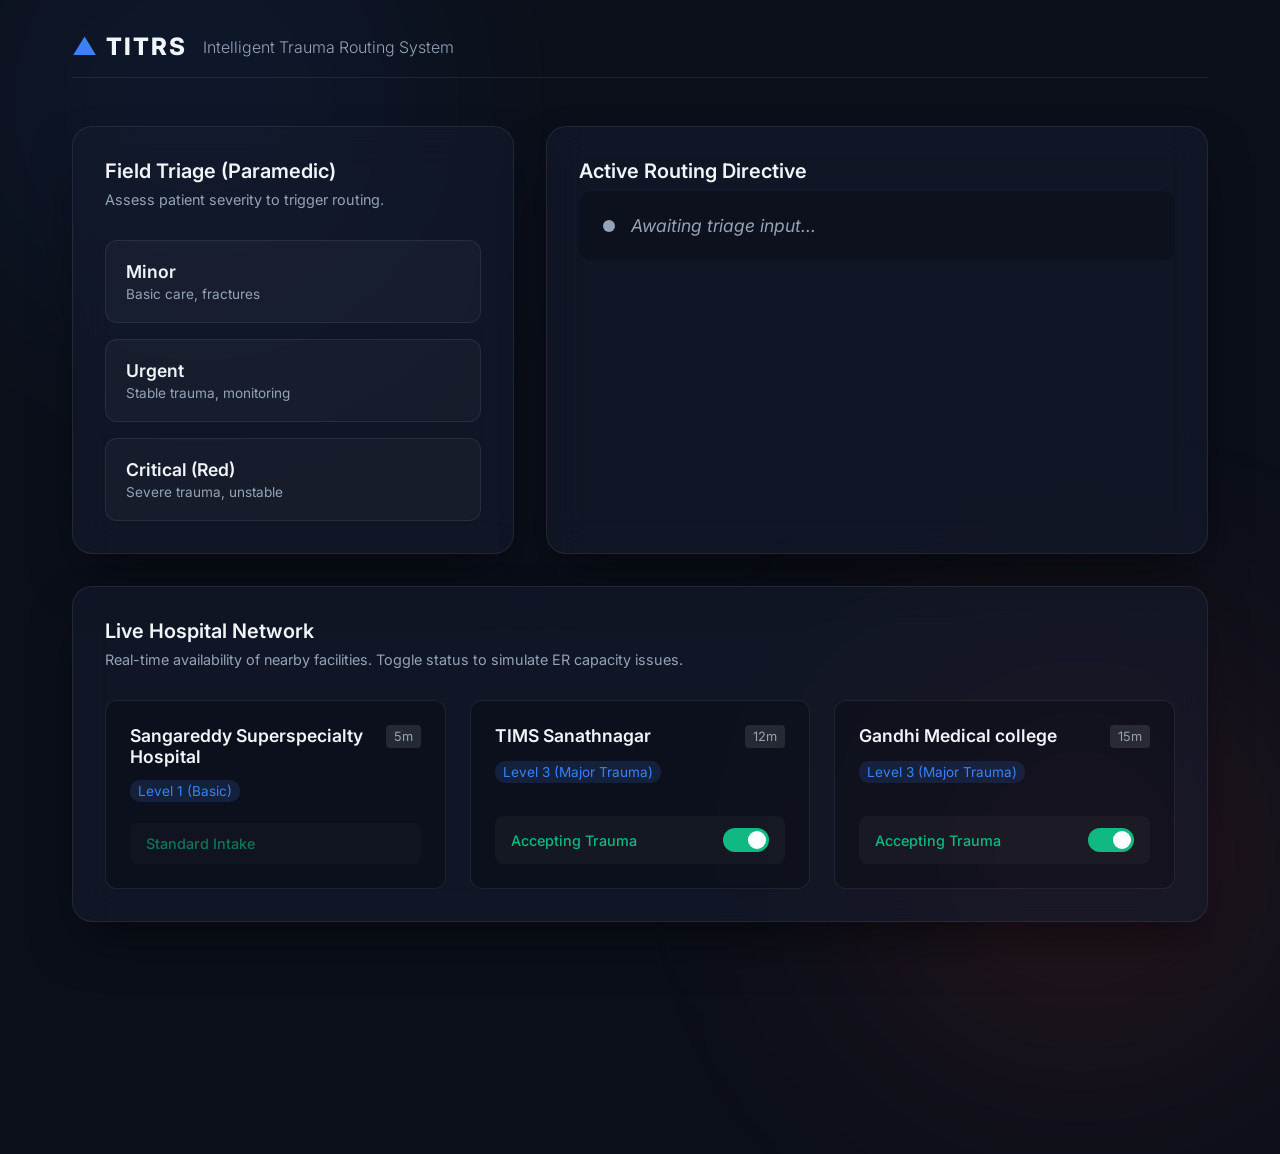
==== commit 30693063: "connected to git desktop and replaced files" ====
--- a/landing.html
+++ b/landing.html
@@ -3,7 +3,7 @@
 <head>
     <meta charset="UTF-8">
     <meta name="viewport" content="width=device-width, initial-scale=1.0">
-    <title>Aura | Emergency Routing MVP</title>
+    <title>TITRS | Emergency Routing MVP</title>
     <link href="https://fonts.googleapis.com/css2?family=Inter:wght@300;400;600;800&display=swap" rel="stylesheet">
     <link rel="stylesheet" href="style.css">
 </head>
@@ -14,7 +14,7 @@
     <div class="container">
         <header>
             <div class="logo">
-                <span class="logo-icon">▲</span> AURA
+                <span class="logo-icon">▲</span> TITRS
             </div>
             <div class="header-subtitle">Intelligent Trauma Routing System</div>
         </header>
